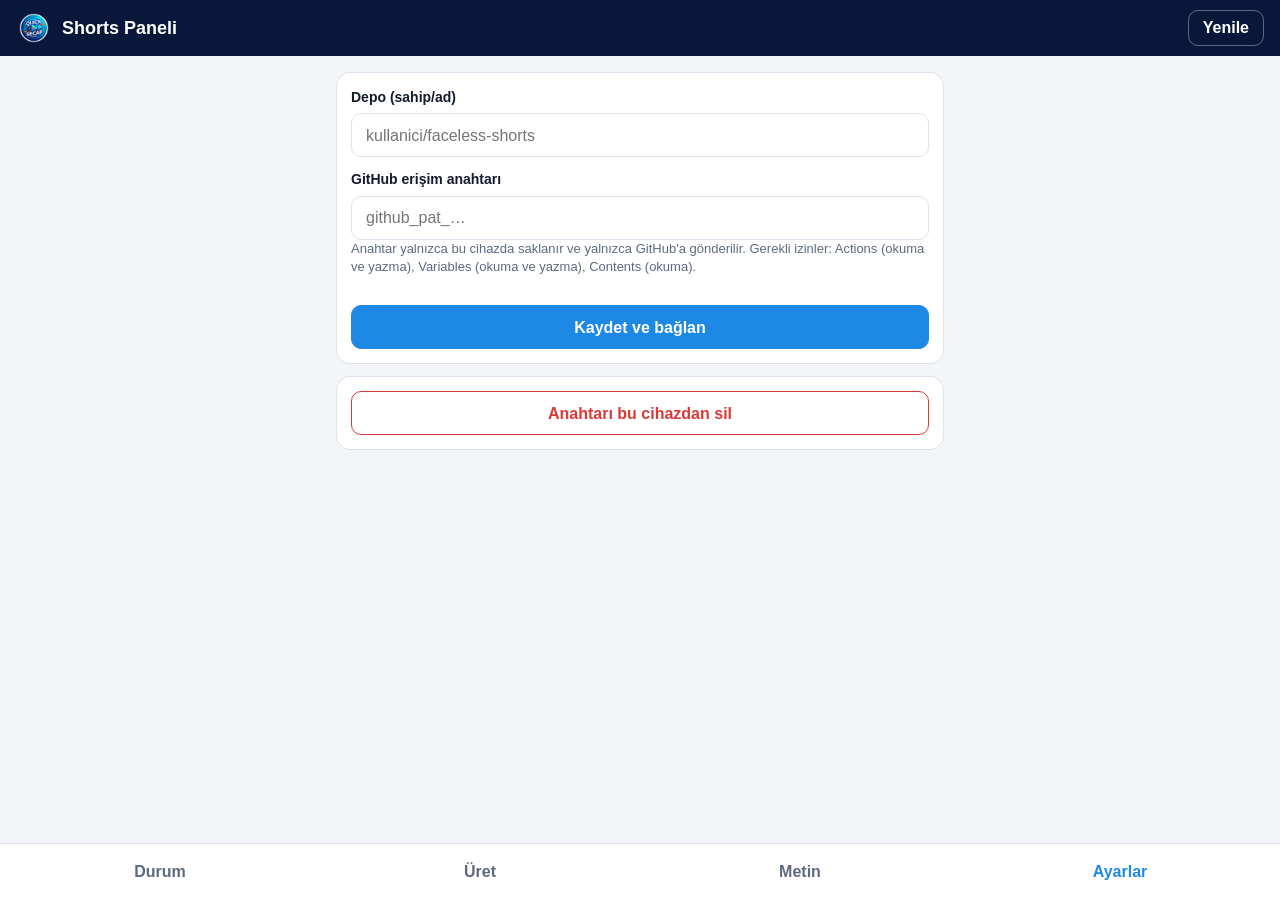
==== index.html @ 32deccf9 "Tarih videoları: sıradakini üret düğmesi ve yeniden üretip yükleme Co-Authored-By: Claude Opus 5.5 <" ====
<!doctype html>
<html lang="tr">
<head>
  <meta charset="utf-8">
  <meta name="viewport" content="width=device-width, initial-scale=1, viewport-fit=cover">
  <meta name="theme-color" content="#09183a">
  <meta name="robots" content="noindex">
  <title>Shorts Paneli</title>
  <link rel="manifest" href="manifest.webmanifest">
  <link rel="icon" href="icons/icon-192.png">
  <link rel="apple-touch-icon" href="icons/icon-192.png">
  <link rel="stylesheet" href="styles.css">
</head>
<body>
  <header>
    <img src="icons/icon-192.png" alt="" width="36" height="36">
    <h1>Shorts Paneli</h1>
    <button id="refresh" class="ghost" type="button">Yenile</button>
  </header>

  <main>
    <section id="view-status" hidden>
      <div class="card row">
        <div>
          <div class="label">Otomatik yayın</div>
          <div class="value" id="auto-state">…</div>
        </div>
        <button id="auto-toggle" type="button">…</button>
      </div>
      <div class="card row">
        <div>
          <div class="label">Yeni videoların görünürlüğü</div>
          <div class="value" id="privacy-state">…</div>
        </div>
        <button id="privacy-toggle" type="button">…</button>
      </div>

      <h2>Son videolar</h2>
      <ul id="feed" class="list"></ul>

      <h2>Son çalışmalar</h2>
      <ul id="runs" class="list"></ul>
      <p class="hint" id="updated"></p>
    </section>

    <section id="view-produce" hidden>
      <form id="produce-form" class="card">
        <label for="mode">Video türü</label>
        <select id="mode">
          <option value="story">Gündem haberi</option>
          <option value="world">Dünya haberi (İngilizce)</option>
          <option value="trend">Trend (bilim ve teknoloji)</option>
          <option value="digest">Günün özeti</option>
          <option value="morning">Sabah özeti</option>
          <option value="sports">Spor gündemi</option>
          <option value="ucl">Şampiyonlar Ligi maç programı</option>
        </select>

        <label for="count">Adet</label>
        <select id="count">
          <option>1</option>
          <option>2</option>
          <option>3</option>
        </select>

        <label class="check">
          <input id="upload" type="checkbox" checked>
          <span>Üretilince kanala yükle</span>
        </label>

        <button id="produce-button" class="primary" type="submit">Üret</button>
      </form>

      <div class="card">
        <p>Son 7 günün haberlerinden yatay, uzun bir derleme videosu.</p>
        <button id="weekly-button" type="button">Haftalık derlemeyi üret</button>
      </div>

      <div class="card">
        <p>Sıradaki tarih videosu (8-12 dakika). Her gün 21:00'de kendiliğinden de üretilir.</p>
        <button id="longform-button" type="button">Sıradaki tarih videosunu üret</button>
      </div>
    </section>

    <section id="view-script" hidden>
      <form id="script-form" class="card">
        <p class="hint">Metni sen yazarsın; görseller ülke ve şehre göre bulunur, seslendirme ve müzik eklenir. Her bilgi aşağıdaki kaynak başlıklarında geçmeli.</p>

        <label for="s-lang">Dil</label>
        <select id="s-lang">
          <option value="tr">Türkçe</option>
          <option value="en">İngilizce</option>
        </select>

        <label for="s-title">YouTube başlığı</label>
        <input id="s-title" type="text" maxlength="100" required>

        <label for="s-hook">Ekrandaki başlık (en fazla 5–6 kelime)</label>
        <input id="s-hook" type="text" maxlength="60">

        <label for="s-label">Ekran etiketi</label>
        <input id="s-label" type="text" maxlength="20" placeholder="GÜNDEM">

        <label for="s-text">Metin</label>
        <textarea id="s-text" rows="9" required placeholder="Her paragraf ayrı satıra. İlk satır kanca, son satır izleyiciye soru."></textarea>
        <p class="hint" id="s-count"></p>

        <label for="s-sources">Kaynak başlıklar</label>
        <textarea id="s-sources" rows="4" required placeholder="Haber başlığı | Yayın adı&#10;Başka bir başlık | Başka yayın"></textarea>

        <label for="s-country">Haberin geçtiği ülke (İngilizce)</label>
        <input id="s-country" type="text" placeholder="Turkey">

        <label for="s-city">Şehir (varsa)</label>
        <input id="s-city" type="text" placeholder="Istanbul">

        <label for="s-queries">Görsel aramaları (İngilizce, virgülle; yer adı yazma)</label>
        <input id="s-queries" type="text" placeholder="school building, classroom">

        <label for="s-object">Nesne görseli (isteğe bağlı)</label>
        <input id="s-object" type="text" placeholder="banknotes">

        <label for="s-mood">Müzik</label>
        <select id="s-mood">
          <option value="notr">Nötr</option>
          <option value="umutlu">Umutlu</option>
          <option value="gergin">Gergin</option>
          <option value="huzunlu">Hüzünlü</option>
        </select>

        <label for="s-tags">Etiketler (virgülle)</label>
        <input id="s-tags" type="text" placeholder="ekonomi, emekli">

        <label class="check">
          <input id="s-upload" type="checkbox" checked>
          <span>Üretilince kanala yükle</span>
        </label>

        <button id="script-button" class="primary" type="submit">Videoyu üret</button>
      </form>
    </section>

    <section id="view-settings" hidden>
      <form id="settings-form" class="card">
        <label for="repo">Depo (sahip/ad)</label>
        <input id="repo" type="text" placeholder="kullanici/faceless-shorts" autocapitalize="none" autocomplete="off" spellcheck="false">

        <label for="token">GitHub erişim anahtarı</label>
        <input id="token" type="password" placeholder="github_pat_…" autocomplete="off">
        <p class="hint">Anahtar yalnızca bu cihazda saklanır ve yalnızca GitHub'a gönderilir. Gerekli izinler: Actions (okuma ve yazma), Variables (okuma ve yazma), Contents (okuma).</p>

        <button id="settings-save" class="primary" type="submit">Kaydet ve bağlan</button>
      </form>
      <div class="card">
        <button id="sign-out" class="danger" type="button">Anahtarı bu cihazdan sil</button>
      </div>
    </section>
  </main>

  <nav>
    <button id="tab-status" type="button">Durum</button>
    <button id="tab-produce" type="button">Üret</button>
    <button id="tab-script" type="button">Metin</button>
    <button id="tab-settings" type="button">Ayarlar</button>
  </nav>

  <div id="toast" role="status" hidden></div>
  <script type="module" src="app.js"></script>
</body>
</html>
---- styles.css ----
:root {
  --bg: #f3f5f9;
  --card: #ffffff;
  --text: #121a2b;
  --muted: #5d6880;
  --line: #dde2ec;
  --accent: #1e88e5;
  --accent-text: #ffffff;
  --header: #09183a;
  --ok: #2e9e4f;
  --bad: #d93a36;
  --busy: #f0a020;
}

@media (prefers-color-scheme: dark) {
  :root {
    --bg: #0b1220;
    --card: #151f33;
    --text: #e8ecf5;
    --muted: #97a3bd;
    --line: #26324a;
    --header: #060d1e;
  }
}

* {
  box-sizing: border-box;
}

body {
  margin: 0;
  background: var(--bg);
  color: var(--text);
  font: 16px/1.45 -apple-system, BlinkMacSystemFont, "Segoe UI", Roboto, sans-serif;
  -webkit-text-size-adjust: 100%;
}

header {
  position: sticky;
  top: 0;
  z-index: 2;
  display: flex;
  align-items: center;
  gap: 10px;
  padding: calc(10px + env(safe-area-inset-top)) 16px 10px;
  background: var(--header);
  color: #fff;
}

header img {
  border-radius: 50%;
}

header h1 {
  flex: 1;
  margin: 0;
  font-size: 18px;
}

main {
  max-width: 640px;
  margin: 0 auto;
  padding: 16px 16px calc(84px + env(safe-area-inset-bottom));
}

h2 {
  margin: 22px 4px 8px;
  font-size: 13px;
  text-transform: uppercase;
  letter-spacing: 0.06em;
  color: var(--muted);
}

.card {
  margin-bottom: 12px;
  padding: 14px;
  background: var(--card);
  border: 1px solid var(--line);
  border-radius: 14px;
}

.card.row {
  display: flex;
  align-items: center;
  justify-content: space-between;
  gap: 12px;
}

.card p {
  margin: 0 0 12px;
}

.label,
.meta,
.hint {
  color: var(--muted);
  font-size: 13px;
}

.value {
  font-size: 18px;
  font-weight: 600;
}

.hint {
  margin: 8px 4px;
}

textarea {
  width: 100%;
  padding: 10px 14px;
  border: 1px solid var(--line);
  border-radius: 10px;
  background: var(--card);
  color: var(--text);
  font: inherit;
  resize: vertical;
}

button,
select,
input[type="text"],
input[type="password"] {
  min-height: 44px;
  padding: 0 14px;
  border: 1px solid var(--line);
  border-radius: 10px;
  background: var(--card);
  color: var(--text);
  font: inherit;
}

button {
  cursor: pointer;
  font-weight: 600;
}

button:disabled {
  opacity: 0.5;
}

button.primary {
  width: 100%;
  margin-top: 16px;
  border-color: var(--accent);
  background: var(--accent);
  color: var(--accent-text);
}

button.danger {
  width: 100%;
  border-color: var(--bad);
  color: var(--bad);
}

button.ghost {
  min-height: 36px;
  border-color: rgba(255, 255, 255, 0.35);
  background: transparent;
  color: #fff;
}

button.small {
  min-height: 36px;
  margin-top: 8px;
  font-size: 14px;
}

#weekly-button,
#longform-button {
  width: 100%;
}

form label {
  display: block;
  margin: 12px 0 6px;
  font-size: 14px;
  font-weight: 600;
}

form label:first-child {
  margin-top: 0;
}

select,
input[type="text"],
input[type="password"] {
  width: 100%;
}

label.check {
  display: flex;
  align-items: center;
  gap: 10px;
  margin-top: 16px;
  font-weight: 400;
}

label.check input {
  width: 22px;
  height: 22px;
}

.list {
  margin: 0;
  padding: 0;
  list-style: none;
  background: var(--card);
  border: 1px solid var(--line);
  border-radius: 14px;
  overflow: hidden;
}

.list li {
  padding: 12px 14px;
  border-top: 1px solid var(--line);
}

.list li:first-child {
  border-top: 0;
}

.list li.empty {
  color: var(--muted);
}

.list a {
  color: var(--accent);
  text-decoration: none;
  overflow-wrap: anywhere;
}

.video {
  display: flex;
  flex-wrap: wrap;
  align-items: baseline;
  gap: 8px;
  margin-top: 4px;
}

.run {
  display: flex;
  align-items: center;
  gap: 10px;
}

.dot {
  flex: none;
  width: 10px;
  height: 10px;
  border-radius: 50%;
}

.dot.ok {
  background: var(--ok);
}

.dot.bad {
  background: var(--bad);
}

.dot.busy {
  background: var(--busy);
}

.badge {
  padding: 1px 8px;
  border-radius: 999px;
  background: var(--line);
  color: var(--muted);
  font-size: 12px;
}

.badge.bad {
  background: var(--bad);
  color: #fff;
}

nav {
  position: fixed;
  left: 0;
  right: 0;
  bottom: 0;
  z-index: 2;
  display: flex;
  padding-bottom: env(safe-area-inset-bottom);
  background: var(--card);
  border-top: 1px solid var(--line);
}

nav button {
  flex: 1;
  min-height: 56px;
  border: 0;
  border-radius: 0;
  background: transparent;
  color: var(--muted);
}

nav button.active {
  color: var(--accent);
}

#toast {
  position: fixed;
  left: 16px;
  right: 16px;
  bottom: calc(76px + env(safe-area-inset-bottom));
  z-index: 3;
  max-width: 608px;
  margin: 0 auto;
  padding: 12px 14px;
  border-radius: 12px;
  background: #1b2437;
  color: #fff;
  box-shadow: 0 6px 24px rgba(0, 0, 0, 0.3);
}
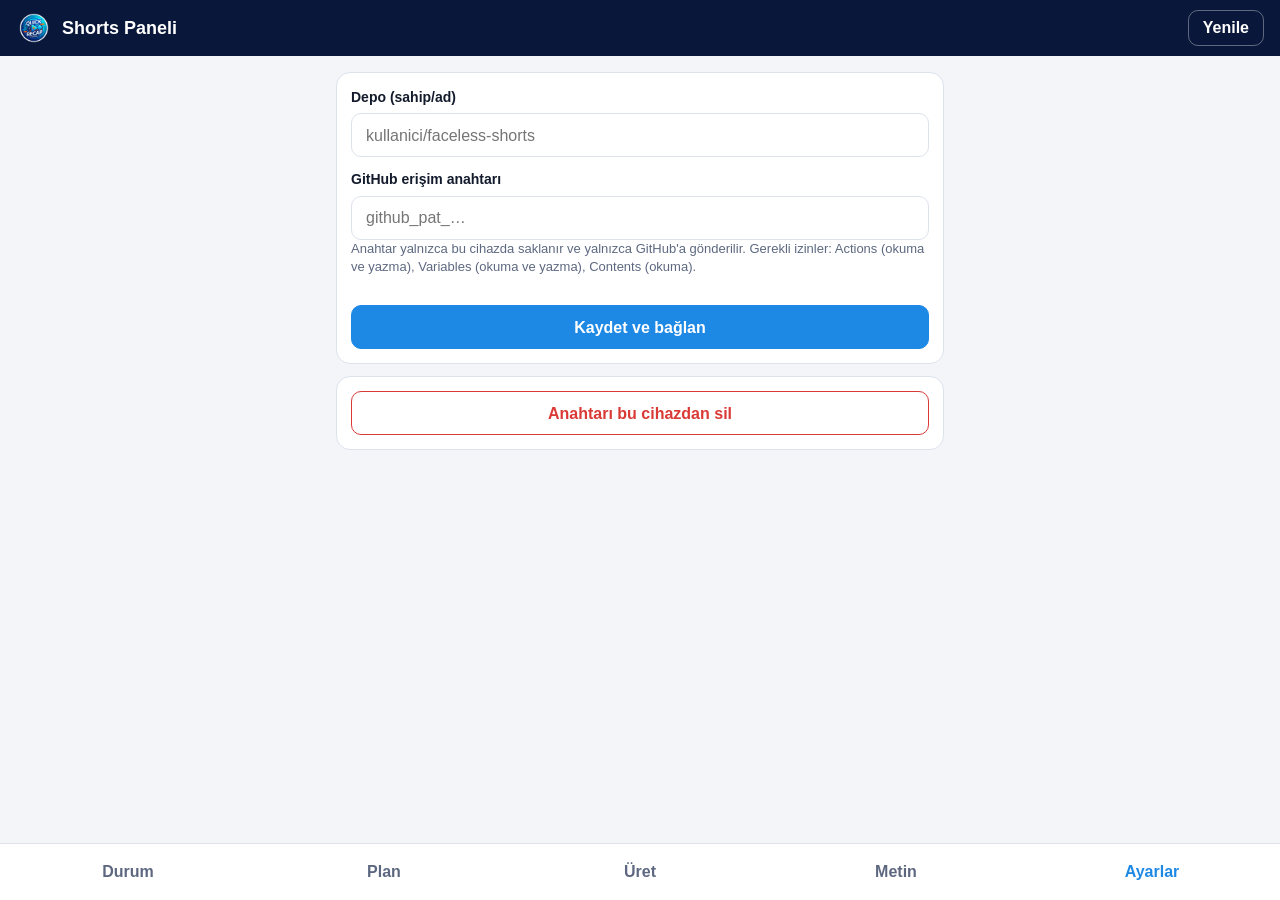
==== commit 28fc041c: "Plan ekranı: bugünün yayın saatleri, her saatin durumu ve 'Şimdi üret' düğmesi Co-Authored-By: Claud" ====
--- a/index.html
+++ b/index.html
@@ -43,6 +43,12 @@
       <p class="hint" id="updated"></p>
     </section>
 
+    <section id="view-plan" hidden>
+      <h2 id="plan-day">Bugün</h2>
+      <ul id="plan" class="list"></ul>
+      <p class="hint">Saatler Türkiye saatiyle. "Şimdi üret" o saatin videosunu hemen üretip yükler; o saatin videosu bugün zaten çıktıysa hiçbir şey yapmaz.</p>
+    </section>
+
     <section id="view-produce" hidden>
       <form id="produce-form" class="card">
         <label for="mode">Video türü</label>
@@ -53,6 +59,8 @@
           <option value="digest">Günün özeti</option>
           <option value="morning">Sabah özeti</option>
           <option value="sports">Spor gündemi</option>
+          <option value="debate">Sen ne dersin? (tartışma)</option>
+          <option value="onthisday">On This Day (İngilizce tarihte bugün)</option>
           <option value="ucl">Şampiyonlar Ligi maç programı</option>
         </select>
 
@@ -159,6 +167,7 @@
 
   <nav>
     <button id="tab-status" type="button">Durum</button>
+    <button id="tab-plan" type="button">Plan</button>
     <button id="tab-produce" type="button">Üret</button>
     <button id="tab-script" type="button">Metin</button>
     <button id="tab-settings" type="button">Ayarlar</button>
--- a/styles.css
+++ b/styles.css
@@ -259,8 +259,18 @@
   background: var(--bad);
 }
 
-.dot.busy {
+.dot.busy,
+.dot.late {
   background: var(--busy);
+}
+
+.dot.wait,
+.dot.off {
+  background: var(--line);
+}
+
+.slot .run strong {
+  font-variant-numeric: tabular-nums;
 }
 
 .badge {
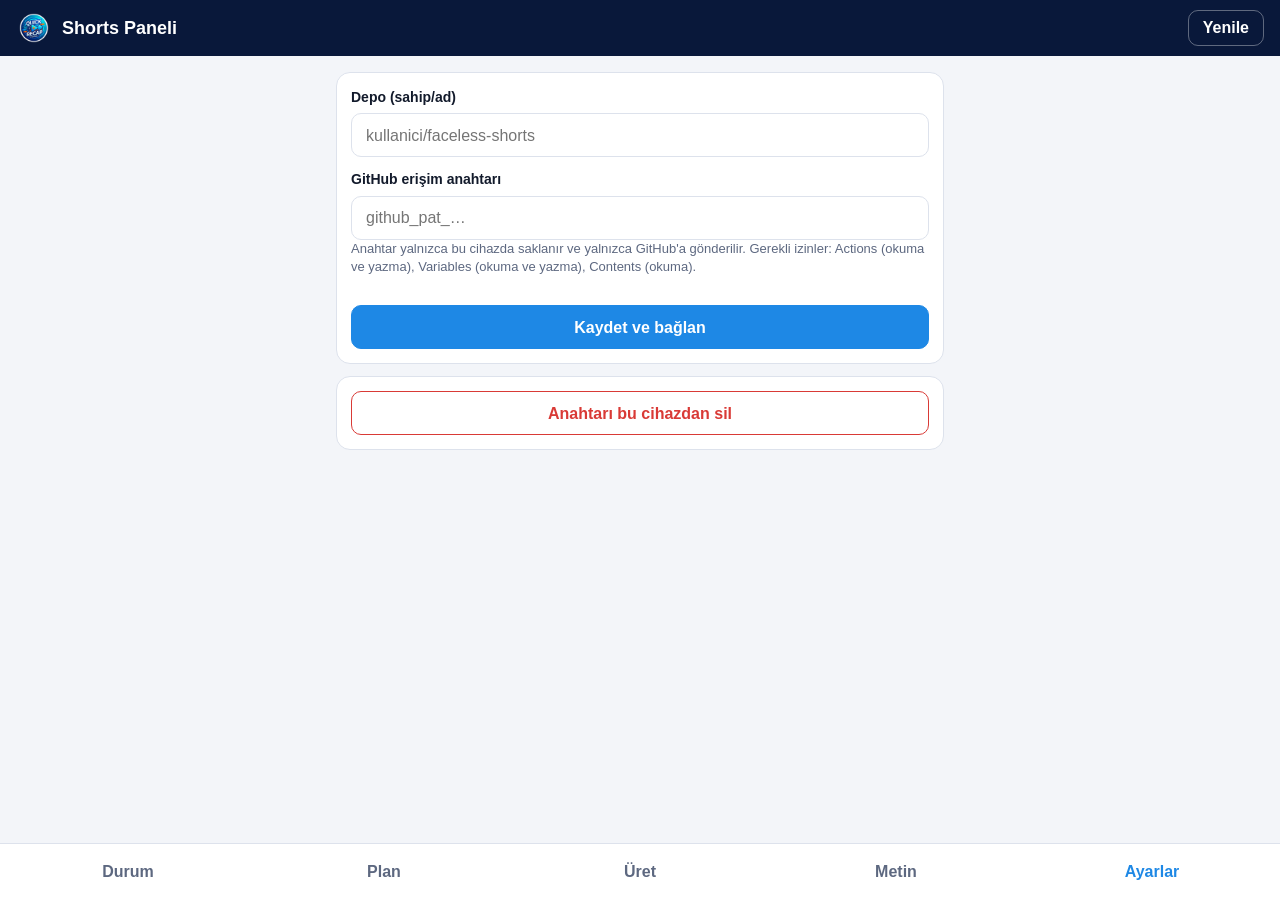
==== commit 8a0e6eaf: "Metin ekranı: önceki videonun bilgilerini silen 'Formu temizle' düğmesi Co-Authored-By: Claude Opus " ====
--- a/index.html
+++ b/index.html
@@ -93,6 +93,7 @@
     <section id="view-script" hidden>
       <form id="script-form" class="card">
         <p class="hint">Metni sen yazarsın; görseller ülke ve şehre göre bulunur, seslendirme ve müzik eklenir. Her bilgi aşağıdaki kaynak başlıklarında geçmeli.</p>
+        <button id="script-clear" class="small" type="button">Formu temizle</button>
 
         <label for="s-lang">Dil</label>
         <select id="s-lang">
